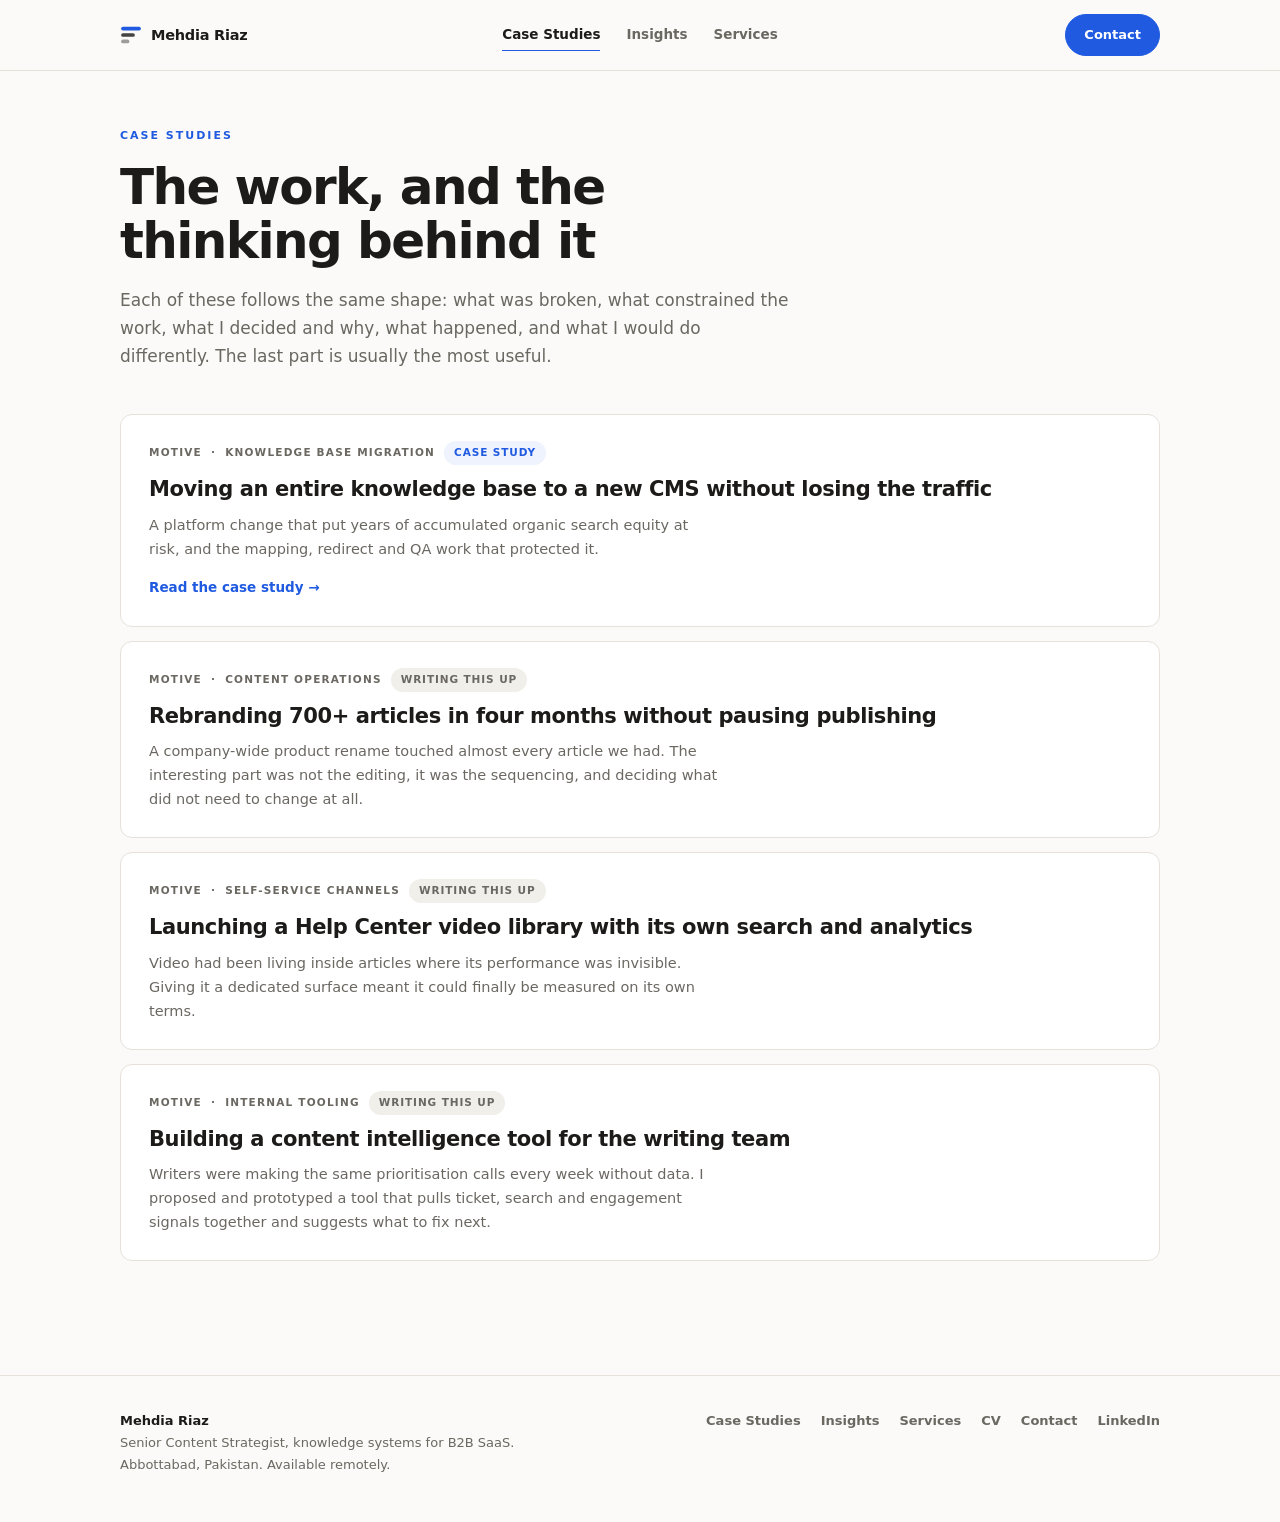
==== case-studies.html @ a0b4e170 "Add files via upload" ====
<!DOCTYPE html>
<html lang="en">
<head>
<meta charset="UTF-8">
<meta name="viewport" content="width=device-width, initial-scale=1.0">
<meta name="description" content="Case studies in Help Center strategy, knowledge base migration, content operations and internal tooling for B2B SaaS.">
<meta property="og:title" content="Case Studies - Mehdia Riaz">
<meta property="og:description" content="Case studies in Help Center strategy, knowledge base migration, content operations and internal tooling for B2B SaaS.">
<meta property="og:type" content="website">
<title>Case Studies - Mehdia Riaz</title>
<link rel="stylesheet" href="base.css">
<link rel="stylesheet" href="site.css">
</head>
<body>
<a class="skip" href="#main">Skip to content</a>

<header class="site-header">
<div class="wrap header-inner">
<a class="brand" href="index.html" aria-label="Mehdia Riaz, home">
<svg width="22" height="22" viewBox="0 0 20 20" aria-hidden="true" focusable="false">
<rect x="1" y="2.5" width="18" height="3.4" rx="1.7" fill="var(--accent)"/>
<rect x="1" y="8.3" width="12.5" height="3.4" rx="1.7" fill="var(--ink)" opacity=".82"/>
<rect x="1" y="14.1" width="7.5" height="3.4" rx="1.7" fill="var(--ink)" opacity=".42"/>
</svg>
<span class="brand-name">Mehdia Riaz</span>
</a>
<nav class="main-nav" aria-label="Main">
<a href="case-studies.html" aria-current="page">Case Studies</a>
<a href="insights.html">Insights</a>
<a href="services.html">Services</a>
</nav>
<div class="header-cta">
<a class="btn" href="contact.html">Contact</a>
</div>
</div>
</header>

<main id="main">
<div class="wrap">
<div class="page-head">
<span class="eyebrow">Case Studies</span>
<h1>The work, and the thinking behind it</h1>
<p class="lede">
Each of these follows the same shape: what was broken, what constrained the work, what I decided and
why, what happened, and what I would do differently. The last part is usually the most useful.
</p>
</div>

<section class="work-list">

<a class="work-card" href="cms-migration.html">
<div class="work-meta"><span>Motive</span><span>&middot;</span><span>Knowledge Base Migration</span> <span class="tag">Case study</span></div>
<h3>Moving an entire knowledge base to a new CMS without losing the traffic</h3>
<p>A platform change that put years of accumulated organic search equity at risk, and the mapping, redirect and QA work that protected it.</p>
<span class="work-more">Read the case study &rarr;</span>
</a>

<div class="work-card">
<div class="work-meta"><span>Motive</span><span>&middot;</span><span>Content Operations</span> <span class="tag soft">Writing this up</span></div>
<h3>Rebranding 700+ articles in four months without pausing publishing</h3>
<p>A company-wide product rename touched almost every article we had. The interesting part was not the editing, it was the sequencing, and deciding what did not need to change at all.</p>
</div>

<div class="work-card">
<div class="work-meta"><span>Motive</span><span>&middot;</span><span>Self-Service Channels</span> <span class="tag soft">Writing this up</span></div>
<h3>Launching a Help Center video library with its own search and analytics</h3>
<p>Video had been living inside articles where its performance was invisible. Giving it a dedicated surface meant it could finally be measured on its own terms.</p>
</div>

<div class="work-card">
<div class="work-meta"><span>Motive</span><span>&middot;</span><span>Internal Tooling</span> <span class="tag soft">Writing this up</span></div>
<h3>Building a content intelligence tool for the writing team</h3>
<p>Writers were making the same prioritisation calls every week without data. I proposed and prototyped a tool that pulls ticket, search and engagement signals together and suggests what to fix next.</p>
</div>

</section>
</div>
</main>

<footer class="site-footer">
<div class="wrap footer-inner">
<div class="footer-col">
<p><strong>Mehdia Riaz</strong><br>Senior Content Strategist, knowledge systems for B2B SaaS.<br>Abbottabad, Pakistan. Available remotely.</p>
</div>
<div class="footer-col">
<div class="footer-links">
<a href="case-studies.html">Case Studies</a>
<a href="insights.html">Insights</a>
<a href="services.html">Services</a>
<a href="cv.html">CV</a>
<a href="contact.html">Contact</a>
<a href="https://www.linkedin.com/in/mehdia-riaz" target="_blank" rel="noopener noreferrer">LinkedIn</a>
</div>
</div>
</div>
</footer>

</body>
</html>
---- base.css ----
/* ============================================================
   base.css - design tokens, reset, header and footer.
   Loaded by every page. Change a colour here and the whole
   site follows.
   ============================================================ */

:root{
  /* Warm editorial palette */
  --bg:#FBFAF8;
  --surface:#FFFFFF;
  --ink:#1C1B19;
  --muted:#6B6862;
  --accent:#1F5AE0;
  --accent-dark:#1746B0;
  --line:#E6E2DA;
  --tint:#EEF3FE;

  /* Type scale */
  --t-xs:11px;
  --t-sm:13px;
  --t-base:15.5px;
  --t-md:17px;
  --t-lg:21px;
  --t-xl:28px;
  --t-2xl:clamp(34px,5vw,50px);

  --content:1040px;
  --reading:68ch;
  --radius:12px;
}

*{box-sizing:border-box;margin:0;padding:0}
html{scroll-behavior:smooth;-webkit-text-size-adjust:100%}

body{
  min-height:100vh;
  background:var(--bg);
  color:var(--ink);
  font-family:Inter,"Segoe UI",system-ui,-apple-system,BlinkMacSystemFont,"Helvetica Neue",sans-serif;
  font-size:var(--t-base);
  line-height:1.7;
  -webkit-font-smoothing:antialiased;
  -moz-osx-font-smoothing:grayscale;
}

a{color:var(--accent);text-decoration:none}
a:hover{color:var(--accent-dark);text-decoration:underline}
img{max-width:100%;height:auto;display:block}

.wrap{width:min(var(--content),calc(100% - 40px));margin:0 auto}

/* ---------- SKIP LINK ---------- */
.skip{
  position:absolute;left:-9999px;top:0;z-index:200;
  padding:10px 16px;background:var(--accent);color:#fff;
  font-size:var(--t-sm);font-weight:700;border-radius:0 0 8px 0;
}
.skip:focus{left:0;text-decoration:none}

/* ---------- HEADER ---------- */
.site-header{
  position:sticky;top:0;z-index:90;
  background:rgba(251,250,248,.88);
  backdrop-filter:blur(12px);
  border-bottom:1px solid var(--line);
}
.header-inner{
  display:grid;
  grid-template-columns:1fr auto 1fr;
  align-items:center;
  gap:20px;
  padding:14px 0;
}

.brand{display:flex;align-items:center;gap:9px;justify-self:start}
.brand:hover{text-decoration:none}
.brand svg{display:block;flex:0 0 auto}
.brand-name{
  color:var(--ink);font-size:14.5px;font-weight:800;letter-spacing:-.25px;
  white-space:nowrap;
}

.main-nav{display:flex;gap:26px;justify-self:center}
.main-nav a{
  color:var(--muted);font-size:13.5px;font-weight:600;
  padding:4px 0;border-bottom:1.5px solid transparent;
  transition:color .16s ease,border-color .16s ease;
}
.main-nav a:hover{color:var(--ink);text-decoration:none;border-bottom-color:var(--line)}
.main-nav a[aria-current="page"]{color:var(--ink);border-bottom-color:var(--accent)}

.header-cta{justify-self:end}
.btn{
  display:inline-flex;align-items:center;justify-content:center;gap:7px;
  padding:9px 18px;border-radius:999px;border:1.5px solid var(--accent);
  background:var(--accent);color:#fff;
  font-size:13px;font-weight:700;white-space:nowrap;
  transition:background .16s ease,border-color .16s ease,transform .16s ease;
}
.btn:hover{background:var(--accent-dark);border-color:var(--accent-dark);color:#fff;text-decoration:none}
.btn:active{transform:translateY(1px)}
.btn.ghost{background:transparent;color:var(--accent)}
.btn.ghost:hover{background:var(--tint);color:var(--accent-dark)}

/* ---------- PAGE SHELL ---------- */
main{padding:56px 0 24px}
.page-head{max-width:var(--reading);margin-bottom:44px}

.eyebrow{
  display:block;margin-bottom:14px;
  color:var(--accent);font-size:var(--t-xs);font-weight:800;
  letter-spacing:2px;text-transform:uppercase;
}
h1{font-size:var(--t-2xl);line-height:1.08;font-weight:820;letter-spacing:-1.6px}
h2{font-size:var(--t-xl);line-height:1.2;font-weight:800;letter-spacing:-.8px}
h3{font-size:var(--t-lg);line-height:1.3;font-weight:750;letter-spacing:-.4px}

.lede{
  max-width:var(--reading);
  margin-top:18px;color:var(--muted);
  font-size:var(--t-md);line-height:1.66;
}

.section-head{
  display:flex;align-items:baseline;justify-content:space-between;
  gap:16px;flex-wrap:wrap;
  margin:64px 0 24px;padding-bottom:12px;border-bottom:1px solid var(--line);
}
.section-head h2{font-size:var(--t-lg)}
.section-head a{font-size:var(--t-sm);font-weight:650}

/* ---------- FOOTER ---------- */
.site-footer{
  margin-top:90px;padding:34px 0 46px;border-top:1px solid var(--line);
}
.footer-inner{
  display:flex;justify-content:space-between;align-items:flex-start;
  gap:28px;flex-wrap:wrap;
}
.footer-col p{color:var(--muted);font-size:var(--t-sm);line-height:1.7}
.footer-col strong{color:var(--ink);font-weight:750}
.footer-links{display:flex;gap:20px;flex-wrap:wrap}
.footer-links a{color:var(--muted);font-size:var(--t-sm);font-weight:600}
.footer-links a:hover{color:var(--accent)}

/* ---------- SHARED BITS ---------- */
.tag{
  display:inline-block;padding:3px 10px;border-radius:999px;
  background:var(--tint);color:var(--accent);
  font-size:10.5px;font-weight:800;letter-spacing:.9px;text-transform:uppercase;
}
.tag.soft{background:#F1EFEA;color:var(--muted)}

.hairline{height:1px;background:var(--line);border:0;margin:40px 0}

/* ---------- RESPONSIVE ---------- */
@media (max-width:860px){
  .header-inner{
    grid-template-columns:auto auto;
    grid-template-areas:"brand cta" "nav nav";
    row-gap:12px;
  }
  .brand{grid-area:brand}
  .header-cta{grid-area:cta}
  .main-nav{
    grid-area:nav;justify-self:start;
    gap:20px;overflow-x:auto;padding-bottom:2px;
    -webkit-overflow-scrolling:touch;
  }
  main{padding:40px 0 20px}
  .page-head{margin-bottom:34px}
  .section-head{margin:48px 0 20px}
}

@media (max-width:520px){
  .wrap{width:min(var(--content),calc(100% - 28px))}
  h1{letter-spacing:-1.1px}
  .main-nav a{font-size:13px}
}

@media (prefers-reduced-motion:reduce){
  *{transition:none !important;scroll-behavior:auto !important}
}
---- site.css ----
/* ============================================================
   site.css - layout for the content pages.
   Loaded by every page except cv.html.
   ============================================================ */

/* ---------- HOME HERO ---------- */
.hero{max-width:760px;padding-bottom:8px}
.hero h1{margin-bottom:20px}
.hero h1 em{font-style:normal;color:var(--accent)}
.hero-actions{display:flex;gap:11px;flex-wrap:wrap;margin-top:28px}

.proof-row{
  display:flex;gap:28px;flex-wrap:wrap;
  margin-top:40px;padding-top:26px;border-top:1px solid var(--line);
}
.proof{min-width:120px}
.proof-num{font-size:23px;font-weight:820;letter-spacing:-.8px;line-height:1.1}
.proof-lbl{margin-top:3px;color:var(--muted);font-size:12px;line-height:1.45;max-width:160px}

/* ---------- EXPERTISE ---------- */
.expertise-grid{
  display:grid;grid-template-columns:repeat(auto-fit,minmax(255px,1fr));gap:26px;
}
.expertise h3{font-size:var(--t-md);font-weight:780;margin-bottom:8px}
.expertise p{color:var(--muted);font-size:14.5px;line-height:1.68}
.expertise .rule{width:30px;height:2.5px;background:var(--accent);margin-bottom:14px;border-radius:2px}

/* ---------- WORK CARDS ---------- */
.work-list{display:grid;gap:14px}
.work-card{
  display:block;padding:26px 28px;
  background:var(--surface);border:1px solid var(--line);border-radius:var(--radius);
  transition:border-color .18s ease,box-shadow .18s ease,transform .18s ease;
}
a.work-card:hover{
  text-decoration:none;border-color:#CFD8E8;
  box-shadow:0 8px 26px rgba(28,27,25,.07);transform:translateY(-2px);
}
.work-meta{
  display:flex;align-items:center;gap:9px;flex-wrap:wrap;margin-bottom:11px;
  color:var(--muted);font-size:10.5px;font-weight:800;letter-spacing:1.2px;text-transform:uppercase;
}
.work-card h3{color:var(--ink);margin-bottom:9px;font-size:var(--t-lg)}
.work-card p{color:var(--muted);font-size:14.5px;line-height:1.66;max-width:62ch}
.work-more{
  display:inline-block;margin-top:15px;
  color:var(--accent);font-size:13.5px;font-weight:700;
}

/* ---------- CASE STUDY BODY ---------- */
.cs-body{max-width:var(--reading)}
.cs-body h2{font-size:var(--t-xl);margin:46px 0 16px}
.cs-body h2:first-child{margin-top:0}
.cs-body p{margin-bottom:17px;line-height:1.78}
.cs-body p strong{font-weight:720}
.cs-body ul{list-style:none;margin:0 0 20px}
.cs-body li{position:relative;padding-left:22px;margin-bottom:10px;line-height:1.7}
.cs-body li::before{
  content:"";position:absolute;left:2px;top:.72em;
  width:6px;height:6px;border-radius:50%;background:var(--accent);
}

.facts{
  display:grid;grid-template-columns:repeat(auto-fit,minmax(160px,1fr));
  gap:1px;background:var(--line);border:1px solid var(--line);
  border-radius:var(--radius);overflow:hidden;margin:34px 0 8px;
}
.fact{padding:16px 18px;background:var(--surface)}
.fact-label{
  color:var(--muted);font-size:10px;font-weight:800;
  letter-spacing:1.1px;text-transform:uppercase;margin-bottom:5px;
}
.fact-value{font-size:14px;font-weight:720;line-height:1.4}

.callout{
  margin:28px 0;padding:20px 22px;max-width:var(--reading);
  background:var(--tint);border-left:3px solid var(--accent);
  border-radius:0 var(--radius) var(--radius) 0;
  font-size:15px;line-height:1.72;
}

.todo{
  margin:26px 0;padding:18px 20px;max-width:var(--reading);
  border:1px dashed #D9A441;border-radius:var(--radius);
  background:#FDF7EA;color:#7A5714;
  font-size:14px;line-height:1.68;
}
.todo strong{color:#5E410A;font-weight:800}

.back-link{
  display:inline-block;margin-bottom:24px;
  color:var(--muted);font-size:13px;font-weight:650;
}
.back-link:hover{color:var(--accent)}

/* ---------- INSIGHTS ---------- */
.insight-list{display:grid;gap:2px;background:var(--line);border-top:1px solid var(--line);border-bottom:1px solid var(--line)}
.insight{
  display:block;padding:22px 4px;background:var(--bg);
  transition:background .16s ease;
}
a.insight:hover{background:var(--surface);text-decoration:none}
.insight-date{color:var(--muted);font-size:11.5px;font-weight:700;letter-spacing:.6px;text-transform:uppercase}
.insight h3{color:var(--ink);font-size:var(--t-md);margin:6px 0 7px}
.insight p{color:var(--muted);font-size:14.5px;line-height:1.65;max-width:62ch}

.empty-state{
  padding:40px 30px;text-align:center;
  background:var(--surface);border:1px dashed var(--line);border-radius:var(--radius);
}
.empty-state p{color:var(--muted);font-size:14.5px;max-width:48ch;margin:0 auto}

/* ---------- SERVICES ---------- */
.service{
  padding:28px 0;border-bottom:1px solid var(--line);
}
.service:last-of-type{border-bottom:0}
.service h3{margin-bottom:9px}
.service p{color:var(--muted);max-width:62ch;line-height:1.7}
.service ul{list-style:none;margin-top:13px}
.service li{position:relative;padding-left:20px;margin-bottom:7px;color:var(--muted);font-size:14.5px}
.service li::before{
  content:"";position:absolute;left:2px;top:.68em;
  width:5px;height:5px;border-radius:50%;background:var(--accent);
}

/* ---------- CONTACT FORM ---------- */
.contact-grid{display:grid;grid-template-columns:minmax(0,1.25fr) minmax(0,.85fr);gap:56px;align-items:start}
.form-field{margin-bottom:18px}
.form-field label{
  display:block;margin-bottom:6px;
  font-size:13px;font-weight:700;letter-spacing:.1px;
}
.form-field input,
.form-field textarea,
.form-field select{
  width:100%;padding:11px 13px;
  border:1.5px solid var(--line);border-radius:9px;
  background:var(--surface);color:var(--ink);
  font-family:inherit;font-size:14.5px;line-height:1.5;
  transition:border-color .16s ease,box-shadow .16s ease;
}
.form-field textarea{min-height:140px;resize:vertical}
.form-field input:focus,
.form-field textarea:focus,
.form-field select:focus{
  outline:none;border-color:var(--accent);
  box-shadow:0 0 0 3px rgba(31,90,224,.13);
}
.form-hint{margin-top:6px;color:var(--muted);font-size:12.5px}
.form-note{margin-top:14px;color:var(--muted);font-size:12.5px;line-height:1.6}
.hp{position:absolute;left:-9999px;opacity:0;height:0;width:0}

.aside-card{
  padding:24px 26px;background:var(--surface);
  border:1px solid var(--line);border-radius:var(--radius);
}
.aside-card h3{font-size:var(--t-md);margin-bottom:10px}
.aside-card p{color:var(--muted);font-size:14px;line-height:1.7;margin-bottom:14px}
.aside-card p:last-child{margin-bottom:0}
.aside-list{display:grid;gap:10px;margin-top:14px}
.aside-list a{font-size:14px;font-weight:650}

@media (max-width:860px){
  .contact-grid{grid-template-columns:1fr;gap:34px}
  .proof-row{gap:20px}
  .work-card{padding:22px 20px}
  .cs-body h2{margin:34px 0 13px}
}
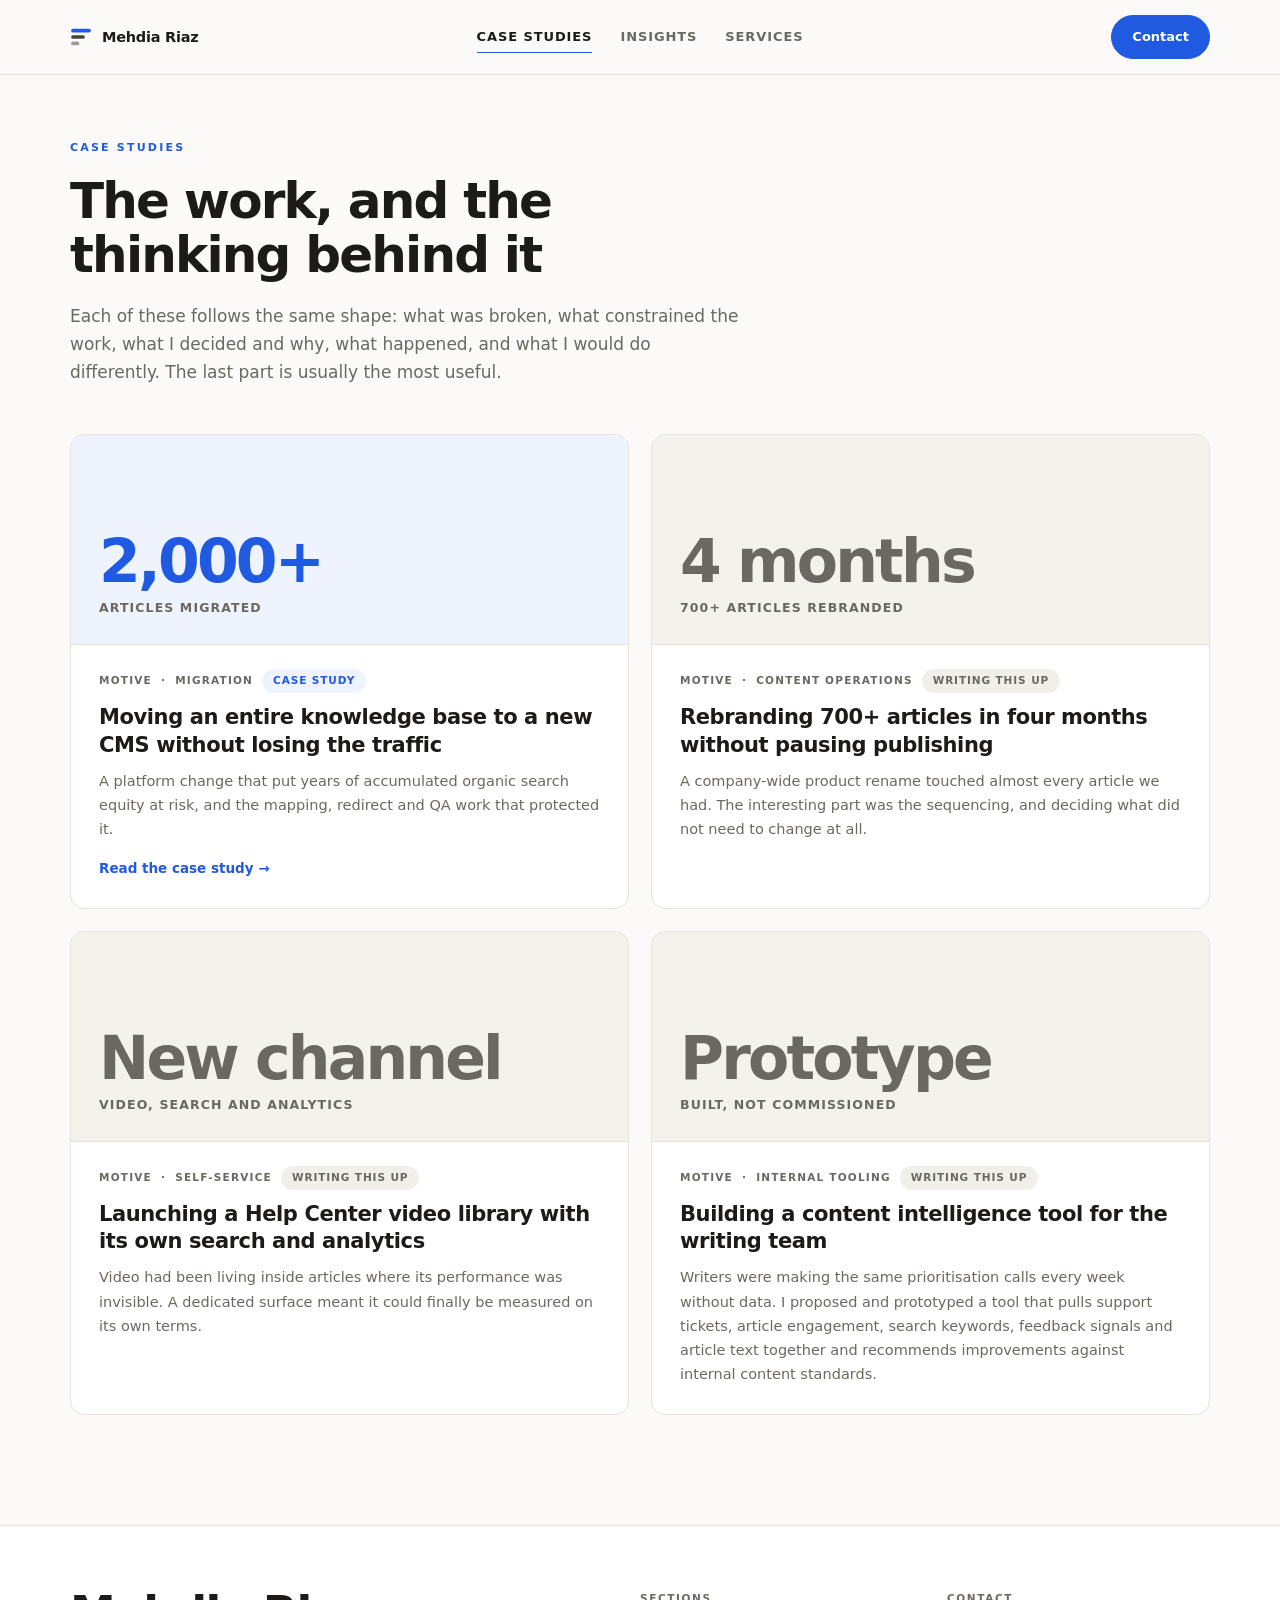
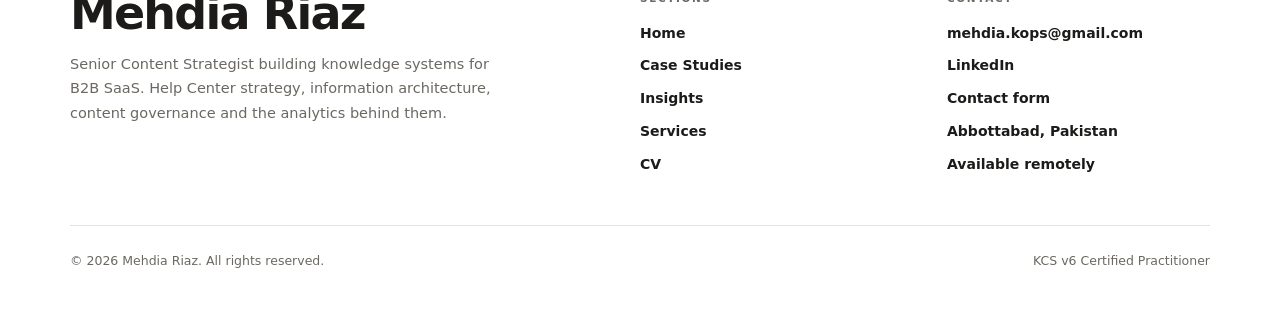
==== commit e94e7261: "Add files via upload" ====
--- a/case-studies.html
+++ b/case-studies.html
@@ -7,6 +7,14 @@
 <meta property="og:title" content="Case Studies - Mehdia Riaz">
 <meta property="og:description" content="Case studies in Help Center strategy, knowledge base migration, content operations and internal tooling for B2B SaaS.">
 <meta property="og:type" content="website">
+
+<!-- ============================================================
+     SITE IN PROGRESS. This line keeps it out of search results.
+     DELETE THE SINGLE ROBOTS META LINE BELOW, in every
+     HTML file, on launch day. Also update robots.txt.
+     ============================================================ -->
+<meta name="robots" content="noindex, nofollow">
+
 <title>Case Studies - Mehdia Riaz</title>
 <link rel="stylesheet" href="base.css">
 <link rel="stylesheet" href="site.css">
@@ -29,9 +37,7 @@
 <a href="insights.html">Insights</a>
 <a href="services.html">Services</a>
 </nav>
-<div class="header-cta">
-<a class="btn" href="contact.html">Contact</a>
-</div>
+<div class="header-cta"><a class="btn" href="contact.html">Contact</a></div>
 </div>
 </header>
 
@@ -46,51 +52,106 @@
 </p>
 </div>
 
-<section class="work-list">
+<div class="project-grid">
 
-<a class="work-card" href="cms-migration.html">
-<div class="work-meta"><span>Motive</span><span>&middot;</span><span>Knowledge Base Migration</span> <span class="tag">Case study</span></div>
+<a class="project" href="cms-migration.html">
+<div class="project-figure">
+<div class="figure-num">2,000+</div>
+<div class="figure-lbl">Articles migrated</div>
+</div>
+<div class="project-body">
+<div class="project-meta"><span>Motive</span><span>&middot;</span><span>Migration</span> <span class="tag">Case study</span></div>
 <h3>Moving an entire knowledge base to a new CMS without losing the traffic</h3>
-<p>A platform change that put years of accumulated organic search equity at risk, and the mapping, redirect and QA work that protected it.</p>
-<span class="work-more">Read the case study &rarr;</span>
+<p>A platform change that put years of accumulated organic search equity at risk, and the mapping,
+redirect and QA work that protected it.</p>
+<span class="project-more">Read the case study &rarr;</span>
+</div>
 </a>
 
-<div class="work-card">
-<div class="work-meta"><span>Motive</span><span>&middot;</span><span>Content Operations</span> <span class="tag soft">Writing this up</span></div>
+<div class="project muted">
+<div class="project-figure">
+<div class="figure-num">4 months</div>
+<div class="figure-lbl">700+ articles rebranded</div>
+</div>
+<div class="project-body">
+<div class="project-meta"><span>Motive</span><span>&middot;</span><span>Content Operations</span> <span class="tag soft">Writing this up</span></div>
 <h3>Rebranding 700+ articles in four months without pausing publishing</h3>
-<p>A company-wide product rename touched almost every article we had. The interesting part was not the editing, it was the sequencing, and deciding what did not need to change at all.</p>
+<p>A company-wide product rename touched almost every article we had. The interesting part was the
+sequencing, and deciding what did not need to change at all.</p>
+</div>
 </div>
 
-<div class="work-card">
-<div class="work-meta"><span>Motive</span><span>&middot;</span><span>Self-Service Channels</span> <span class="tag soft">Writing this up</span></div>
+<div class="project muted">
+<div class="project-figure">
+<div class="figure-num">New channel</div>
+<div class="figure-lbl">Video, search and analytics</div>
+</div>
+<div class="project-body">
+<div class="project-meta"><span>Motive</span><span>&middot;</span><span>Self-Service</span> <span class="tag soft">Writing this up</span></div>
 <h3>Launching a Help Center video library with its own search and analytics</h3>
-<p>Video had been living inside articles where its performance was invisible. Giving it a dedicated surface meant it could finally be measured on its own terms.</p>
+<p>Video had been living inside articles where its performance was invisible. A dedicated surface
+meant it could finally be measured on its own terms.</p>
+</div>
 </div>
 
-<div class="work-card">
-<div class="work-meta"><span>Motive</span><span>&middot;</span><span>Internal Tooling</span> <span class="tag soft">Writing this up</span></div>
+<div class="project muted">
+<div class="project-figure">
+<div class="figure-num">Prototype</div>
+<div class="figure-lbl">Built, not commissioned</div>
+</div>
+<div class="project-body">
+<div class="project-meta"><span>Motive</span><span>&middot;</span><span>Internal Tooling</span> <span class="tag soft">Writing this up</span></div>
 <h3>Building a content intelligence tool for the writing team</h3>
-<p>Writers were making the same prioritisation calls every week without data. I proposed and prototyped a tool that pulls ticket, search and engagement signals together and suggests what to fix next.</p>
+<p>Writers were making the same prioritisation calls every week without data. I proposed and
+prototyped a tool that pulls support tickets, article engagement, search keywords, feedback signals
+and article text together and recommends improvements against internal content standards.</p>
+</div>
 </div>
 
-</section>
+</div>
 </div>
 </main>
 
 <footer class="site-footer">
-<div class="wrap footer-inner">
-<div class="footer-col">
-<p><strong>Mehdia Riaz</strong><br>Senior Content Strategist, knowledge systems for B2B SaaS.<br>Abbottabad, Pakistan. Available remotely.</p>
+<div class="wrap">
+<div class="footer-grid">
+
+<div>
+<div class="footer-name">Mehdia Riaz</div>
+<p class="footer-bio">
+Senior Content Strategist building knowledge systems for B2B SaaS.
+Help Center strategy, information architecture, content governance
+and the analytics behind them.
+</p>
 </div>
-<div class="footer-col">
-<div class="footer-links">
+
+<div>
+<div class="footer-head">Sections</div>
+<div class="footer-list">
+<a href="index.html">Home</a>
 <a href="case-studies.html">Case Studies</a>
 <a href="insights.html">Insights</a>
 <a href="services.html">Services</a>
 <a href="cv.html">CV</a>
-<a href="contact.html">Contact</a>
+</div>
+</div>
+
+<div>
+<div class="footer-head">Contact</div>
+<div class="footer-list">
+<a href="mailto:mehdia.kops@gmail.com">mehdia.kops@gmail.com</a>
 <a href="https://www.linkedin.com/in/mehdia-riaz" target="_blank" rel="noopener noreferrer">LinkedIn</a>
+<a href="contact.html">Contact form</a>
+<span>Abbottabad, Pakistan</span>
+<span>Available remotely</span>
 </div>
+</div>
+
+</div>
+
+<div class="footer-base">
+<span>&copy; 2026 Mehdia Riaz. All rights reserved.</span>
+<span>KCS v6 Certified Practitioner</span>
 </div>
 </div>
 </footer>
--- a/base.css
+++ b/base.css
@@ -1,11 +1,9 @@
 /* ============================================================
-   base.css - design tokens, reset, header and footer.
-   Loaded by every page. Change a colour here and the whole
-   site follows.
+   base.css - tokens, reset, header, footer.
+   Loaded by every page. Change a colour here, the site follows.
    ============================================================ */
 
 :root{
-  /* Warm editorial palette */
   --bg:#FBFAF8;
   --surface:#FFFFFF;
   --ink:#1C1B19;
@@ -15,7 +13,6 @@
   --line:#E6E2DA;
   --tint:#EEF3FE;
 
-  /* Type scale */
   --t-xs:11px;
   --t-sm:13px;
   --t-base:15.5px;
@@ -23,10 +20,12 @@
   --t-lg:21px;
   --t-xl:28px;
   --t-2xl:clamp(34px,5vw,50px);
-
-  --content:1040px;
+  --t-display:clamp(44px,8.5vw,104px);
+  --t-section:clamp(30px,5.4vw,60px);
+
+  --content:1140px;
   --reading:68ch;
-  --radius:12px;
+  --radius:14px;
 }
 
 *{box-sizing:border-box;margin:0;padding:0}
@@ -47,7 +46,9 @@
 a:hover{color:var(--accent-dark);text-decoration:underline}
 img{max-width:100%;height:auto;display:block}
 
-.wrap{width:min(var(--content),calc(100% - 40px));margin:0 auto}
+:focus-visible{outline:2.5px solid var(--accent);outline-offset:3px;border-radius:3px}
+
+.wrap{width:min(var(--content),calc(100% - 44px));margin:0 auto}
 
 /* ---------- SKIP LINK ---------- */
 .skip{
@@ -55,129 +56,147 @@
   padding:10px 16px;background:var(--accent);color:#fff;
   font-size:var(--t-sm);font-weight:700;border-radius:0 0 8px 0;
 }
-.skip:focus{left:0;text-decoration:none}
+.skip:focus{left:0;text-decoration:none;color:#fff}
 
 /* ---------- HEADER ---------- */
 .site-header{
   position:sticky;top:0;z-index:90;
-  background:rgba(251,250,248,.88);
+  background:rgba(251,250,248,.9);
   backdrop-filter:blur(12px);
   border-bottom:1px solid var(--line);
 }
 .header-inner{
-  display:grid;
-  grid-template-columns:1fr auto 1fr;
-  align-items:center;
-  gap:20px;
-  padding:14px 0;
-}
-
-.brand{display:flex;align-items:center;gap:9px;justify-self:start}
+  display:grid;grid-template-columns:1fr auto 1fr;
+  align-items:center;gap:20px;padding:15px 0;
+}
+.brand{display:flex;align-items:center;gap:10px;justify-self:start}
 .brand:hover{text-decoration:none}
 .brand svg{display:block;flex:0 0 auto}
 .brand-name{
-  color:var(--ink);font-size:14.5px;font-weight:800;letter-spacing:-.25px;
-  white-space:nowrap;
-}
-
-.main-nav{display:flex;gap:26px;justify-self:center}
+  color:var(--ink);font-size:14.5px;font-weight:800;
+  letter-spacing:-.25px;white-space:nowrap;
+}
+.main-nav{display:flex;gap:28px;justify-self:center}
 .main-nav a{
-  color:var(--muted);font-size:13.5px;font-weight:600;
+  color:var(--muted);font-size:13px;font-weight:700;
+  letter-spacing:.9px;text-transform:uppercase;
   padding:4px 0;border-bottom:1.5px solid transparent;
   transition:color .16s ease,border-color .16s ease;
 }
 .main-nav a:hover{color:var(--ink);text-decoration:none;border-bottom-color:var(--line)}
 .main-nav a[aria-current="page"]{color:var(--ink);border-bottom-color:var(--accent)}
-
 .header-cta{justify-self:end}
+
 .btn{
-  display:inline-flex;align-items:center;justify-content:center;gap:7px;
-  padding:9px 18px;border-radius:999px;border:1.5px solid var(--accent);
+  display:inline-flex;align-items:center;justify-content:center;gap:8px;
+  padding:10px 20px;border:1.5px solid var(--accent);border-radius:999px;
   background:var(--accent);color:#fff;
-  font-size:13px;font-weight:700;white-space:nowrap;
+  font-family:inherit;font-size:13px;font-weight:700;white-space:nowrap;cursor:pointer;
   transition:background .16s ease,border-color .16s ease,transform .16s ease;
 }
 .btn:hover{background:var(--accent-dark);border-color:var(--accent-dark);color:#fff;text-decoration:none}
 .btn:active{transform:translateY(1px)}
 .btn.ghost{background:transparent;color:var(--accent)}
 .btn.ghost:hover{background:var(--tint);color:var(--accent-dark)}
-
-/* ---------- PAGE SHELL ---------- */
-main{padding:56px 0 24px}
-.page-head{max-width:var(--reading);margin-bottom:44px}
-
-.eyebrow{
-  display:block;margin-bottom:14px;
-  color:var(--accent);font-size:var(--t-xs);font-weight:800;
-  letter-spacing:2px;text-transform:uppercase;
-}
-h1{font-size:var(--t-2xl);line-height:1.08;font-weight:820;letter-spacing:-1.6px}
+.btn.lg{padding:13px 26px;font-size:14px}
+
+/* ---------- HEADINGS ---------- */
+h1{font-size:var(--t-2xl);line-height:1.08;font-weight:820;letter-spacing:-1.8px}
 h2{font-size:var(--t-xl);line-height:1.2;font-weight:800;letter-spacing:-.8px}
 h3{font-size:var(--t-lg);line-height:1.3;font-weight:750;letter-spacing:-.4px}
 
+.eyebrow{
+  display:block;margin-bottom:16px;
+  color:var(--accent);font-size:var(--t-xs);font-weight:800;
+  letter-spacing:2.2px;text-transform:uppercase;
+}
 .lede{
-  max-width:var(--reading);
-  margin-top:18px;color:var(--muted);
-  font-size:var(--t-md);line-height:1.66;
-}
-
-.section-head{
+  max-width:var(--reading);margin-top:20px;
+  color:var(--muted);font-size:var(--t-md);line-height:1.66;
+}
+
+/* Oversized section headings, taken from the reference layout */
+.section{padding:96px 0 0}
+.section-title{
+  font-size:var(--t-section);line-height:1;font-weight:850;letter-spacing:-2.4px;
+  text-transform:uppercase;margin-bottom:14px;
+}
+.section-sub{max-width:62ch;color:var(--muted);font-size:var(--t-md);line-height:1.62}
+.section-bar{
   display:flex;align-items:baseline;justify-content:space-between;
-  gap:16px;flex-wrap:wrap;
-  margin:64px 0 24px;padding-bottom:12px;border-bottom:1px solid var(--line);
-}
-.section-head h2{font-size:var(--t-lg)}
-.section-head a{font-size:var(--t-sm);font-weight:650}
+  gap:18px;flex-wrap:wrap;margin-bottom:36px;
+}
+.section-bar .section-title{margin-bottom:0}
+.section-bar a{font-size:var(--t-sm);font-weight:700;letter-spacing:.6px;text-transform:uppercase}
+
+main{padding:64px 0 0}
+.page-head{max-width:var(--reading);margin-bottom:48px}
 
 /* ---------- FOOTER ---------- */
 .site-footer{
-  margin-top:90px;padding:34px 0 46px;border-top:1px solid var(--line);
-}
-.footer-inner{
-  display:flex;justify-content:space-between;align-items:flex-start;
-  gap:28px;flex-wrap:wrap;
-}
-.footer-col p{color:var(--muted);font-size:var(--t-sm);line-height:1.7}
-.footer-col strong{color:var(--ink);font-weight:750}
-.footer-links{display:flex;gap:20px;flex-wrap:wrap}
-.footer-links a{color:var(--muted);font-size:var(--t-sm);font-weight:600}
-.footer-links a:hover{color:var(--accent)}
+  margin-top:110px;padding:64px 0 52px;
+  border-top:1px solid var(--line);background:var(--surface);
+}
+.footer-grid{
+  display:grid;grid-template-columns:minmax(0,1.5fr) repeat(2,minmax(0,.75fr));
+  gap:44px;
+}
+.footer-name{
+  font-size:clamp(30px,4.4vw,46px);line-height:1;font-weight:850;
+  letter-spacing:-1.8px;margin-bottom:16px;
+}
+.footer-bio{color:var(--muted);font-size:14.5px;line-height:1.7;max-width:46ch}
+.footer-head{
+  color:var(--muted);font-size:10.5px;font-weight:850;
+  letter-spacing:1.6px;text-transform:uppercase;margin-bottom:14px;
+}
+.footer-list{display:grid;gap:9px}
+.footer-list a,.footer-list span{color:var(--ink);font-size:14px;font-weight:600}
+.footer-list a{color:var(--ink)}
+.footer-list a:hover{color:var(--accent)}
+.footer-base{
+  display:flex;justify-content:space-between;gap:18px;flex-wrap:wrap;
+  margin-top:48px;padding-top:24px;border-top:1px solid var(--line);
+  color:var(--muted);font-size:12.5px;
+}
 
 /* ---------- SHARED BITS ---------- */
 .tag{
-  display:inline-block;padding:3px 10px;border-radius:999px;
+  display:inline-block;padding:3px 11px;border-radius:999px;
   background:var(--tint);color:var(--accent);
   font-size:10.5px;font-weight:800;letter-spacing:.9px;text-transform:uppercase;
 }
 .tag.soft{background:#F1EFEA;color:var(--muted)}
 
-.hairline{height:1px;background:var(--line);border:0;margin:40px 0}
-
 /* ---------- RESPONSIVE ---------- */
-@media (max-width:860px){
+@media (max-width:900px){
   .header-inner{
     grid-template-columns:auto auto;
     grid-template-areas:"brand cta" "nav nav";
-    row-gap:12px;
+    row-gap:13px;
   }
   .brand{grid-area:brand}
   .header-cta{grid-area:cta}
   .main-nav{
-    grid-area:nav;justify-self:start;
-    gap:20px;overflow-x:auto;padding-bottom:2px;
-    -webkit-overflow-scrolling:touch;
+    grid-area:nav;justify-self:start;gap:22px;
+    overflow-x:auto;padding-bottom:3px;-webkit-overflow-scrolling:touch;
   }
-  main{padding:40px 0 20px}
-  .page-head{margin-bottom:34px}
-  .section-head{margin:48px 0 20px}
-}
-
-@media (max-width:520px){
-  .wrap{width:min(var(--content),calc(100% - 28px))}
-  h1{letter-spacing:-1.1px}
-  .main-nav a{font-size:13px}
+  .section{padding-top:70px}
+  main{padding-top:44px}
+  .footer-grid{grid-template-columns:1fr 1fr;gap:34px}
+  .footer-grid > :first-child{grid-column:1 / -1}
+}
+
+@media (max-width:560px){
+  .wrap{width:min(var(--content),calc(100% - 32px))}
+  .section{padding-top:56px}
+  .section-title{letter-spacing:-1.3px}
+  .main-nav{gap:18px}
+  .main-nav a{font-size:12px;letter-spacing:.6px}
+  .footer-grid{grid-template-columns:1fr}
+  .site-footer{margin-top:76px;padding:48px 0 40px}
 }
 
 @media (prefers-reduced-motion:reduce){
-  *{transition:none !important;scroll-behavior:auto !important}
-}
+  *{transition:none !important;animation:none !important;scroll-behavior:auto !important}
+}
--- a/site.css
+++ b/site.css
@@ -1,55 +1,116 @@
 /* ============================================================
-   site.css - layout for the content pages.
+   site.css - layouts for the content pages.
    Loaded by every page except cv.html.
    ============================================================ */
 
-/* ---------- HOME HERO ---------- */
-.hero{max-width:760px;padding-bottom:8px}
-.hero h1{margin-bottom:20px}
-.hero h1 em{font-style:normal;color:var(--accent)}
-.hero-actions{display:flex;gap:11px;flex-wrap:wrap;margin-top:28px}
-
-.proof-row{
-  display:flex;gap:28px;flex-wrap:wrap;
-  margin-top:40px;padding-top:26px;border-top:1px solid var(--line);
-}
-.proof{min-width:120px}
-.proof-num{font-size:23px;font-weight:820;letter-spacing:-.8px;line-height:1.1}
-.proof-lbl{margin-top:3px;color:var(--muted);font-size:12px;line-height:1.45;max-width:160px}
-
-/* ---------- EXPERTISE ---------- */
-.expertise-grid{
-  display:grid;grid-template-columns:repeat(auto-fit,minmax(255px,1fr));gap:26px;
-}
-.expertise h3{font-size:var(--t-md);font-weight:780;margin-bottom:8px}
-.expertise p{color:var(--muted);font-size:14.5px;line-height:1.68}
-.expertise .rule{width:30px;height:2.5px;background:var(--accent);margin-bottom:14px;border-radius:2px}
-
-/* ---------- WORK CARDS ---------- */
-.work-list{display:grid;gap:14px}
-.work-card{
-  display:block;padding:26px 28px;
-  background:var(--surface);border:1px solid var(--line);border-radius:var(--radius);
+/* ---------- HERO ---------- */
+.hero{padding:26px 0 8px}
+.hero-label{
+  color:var(--accent);font-size:var(--t-xs);font-weight:800;
+  letter-spacing:2.4px;text-transform:uppercase;margin-bottom:22px;
+}
+.hero-display{
+  font-size:var(--t-display);line-height:.92;font-weight:850;
+  letter-spacing:-4px;margin-bottom:26px;max-width:14ch;
+}
+.hero-display em{font-style:normal;color:var(--accent)}
+.hero-copy{max-width:60ch;color:var(--muted);font-size:var(--t-md);line-height:1.64}
+.hero-actions{display:flex;gap:12px;flex-wrap:wrap;margin-top:32px}
+
+.stat-strip{
+  display:grid;grid-template-columns:repeat(4,minmax(0,1fr));
+  gap:1px;background:var(--line);
+  border:1px solid var(--line);border-radius:var(--radius);
+  overflow:hidden;margin-top:58px;
+}
+.stat{padding:22px 24px;background:var(--bg)}
+.stat-num{font-size:clamp(24px,3vw,34px);line-height:1;font-weight:850;letter-spacing:-1.4px}
+.stat-lbl{margin-top:9px;color:var(--muted);font-size:12.5px;line-height:1.45}
+
+/* ---------- NUMBERED CARDS (expertise) ---------- */
+.numbered{display:grid;grid-template-columns:repeat(2,minmax(0,1fr));gap:26px 44px}
+.num-card{display:grid;grid-template-columns:auto minmax(0,1fr);gap:20px;align-items:start}
+.num{
+  font-size:clamp(34px,4vw,52px);line-height:.9;font-weight:850;
+  letter-spacing:-2.4px;color:var(--line);
+}
+.num-card h3{margin-bottom:9px}
+.num-card p{color:var(--muted);font-size:14.5px;line-height:1.68}
+
+/* ---------- PROCESS STRIP ---------- */
+.process{
+  display:flex;align-items:center;gap:10px;flex-wrap:wrap;
+  margin-bottom:30px;
+}
+.step{
+  padding:12px 20px;border:1px solid var(--line);border-radius:999px;
+  background:var(--surface);font-size:13.5px;font-weight:700;white-space:nowrap;
+}
+.step-arrow{color:var(--line);font-size:17px;line-height:1;flex:0 0 auto}
+.process-note{max-width:var(--reading);color:var(--muted);line-height:1.74}
+
+/* ---------- PROJECT GRID ---------- */
+.project-grid{display:grid;grid-template-columns:repeat(2,minmax(0,1fr));gap:22px}
+.project{
+  display:flex;flex-direction:column;
+  border:1px solid var(--line);border-radius:var(--radius);
+  background:var(--surface);overflow:hidden;
   transition:border-color .18s ease,box-shadow .18s ease,transform .18s ease;
 }
-a.work-card:hover{
-  text-decoration:none;border-color:#CFD8E8;
-  box-shadow:0 8px 26px rgba(28,27,25,.07);transform:translateY(-2px);
-}
-.work-meta{
+a.project:hover{
+  text-decoration:none;border-color:#C6D2EA;
+  box-shadow:0 12px 34px rgba(28,27,25,.09);transform:translateY(-3px);
+}
+/* Typographic panel replaces the reference template's photo box */
+.project-figure{
+  display:flex;flex-direction:column;justify-content:flex-end;
+  min-height:210px;padding:26px 28px;
+  background:var(--tint);border-bottom:1px solid var(--line);
+}
+.project.muted .project-figure{background:#F4F2ED}
+.figure-num{
+  font-size:clamp(38px,5vw,60px);line-height:.92;font-weight:850;
+  letter-spacing:-2.8px;color:var(--accent);
+}
+.project.muted .figure-num{color:var(--muted)}
+.figure-lbl{
+  margin-top:8px;color:var(--muted);font-size:12.5px;font-weight:700;
+  letter-spacing:1.1px;text-transform:uppercase;
+}
+.project-body{padding:24px 28px 28px;display:flex;flex-direction:column;flex:1}
+.project-meta{
   display:flex;align-items:center;gap:9px;flex-wrap:wrap;margin-bottom:11px;
-  color:var(--muted);font-size:10.5px;font-weight:800;letter-spacing:1.2px;text-transform:uppercase;
-}
-.work-card h3{color:var(--ink);margin-bottom:9px;font-size:var(--t-lg)}
-.work-card p{color:var(--muted);font-size:14.5px;line-height:1.66;max-width:62ch}
-.work-more{
-  display:inline-block;margin-top:15px;
-  color:var(--accent);font-size:13.5px;font-weight:700;
-}
-
-/* ---------- CASE STUDY BODY ---------- */
+  color:var(--muted);font-size:10.5px;font-weight:800;
+  letter-spacing:1.2px;text-transform:uppercase;
+}
+.project-body h3{color:var(--ink);margin-bottom:10px}
+.project-body p{color:var(--muted);font-size:14.5px;line-height:1.66}
+.project-more{margin-top:16px;color:var(--accent);font-size:13.5px;font-weight:700}
+
+/* ---------- ABOUT ---------- */
+.about{display:grid;grid-template-columns:minmax(0,1fr) 260px;gap:52px;align-items:start}
+.about p{max-width:var(--reading);margin-bottom:17px;line-height:1.78}
+.about p:last-child{margin-bottom:0}
+.avatar-card{
+  padding:22px;border:1px solid var(--line);border-radius:var(--radius);
+  background:var(--surface);text-align:center;
+}
+.avatar-card img{border-radius:12px;margin-bottom:14px}
+.avatar-name{font-size:14px;font-weight:780}
+.avatar-role{margin-top:3px;color:var(--muted);font-size:12.5px;line-height:1.5}
+
+/* ---------- CALL TO ACTION ---------- */
+.cta{
+  margin-top:96px;padding:56px 48px;
+  border:1px solid var(--line);border-radius:var(--radius);background:var(--surface);
+}
+.cta h2{margin-bottom:12px;font-size:var(--t-2xl);letter-spacing:-1.6px}
+.cta p{max-width:54ch;color:var(--muted);font-size:var(--t-md);line-height:1.62}
+.cta .hero-actions{margin-top:26px}
+
+/* ---------- CASE STUDY ---------- */
 .cs-body{max-width:var(--reading)}
-.cs-body h2{font-size:var(--t-xl);margin:46px 0 16px}
+.cs-body h2{font-size:var(--t-xl);margin:48px 0 16px}
 .cs-body h2:first-child{margin-top:0}
 .cs-body p{margin-bottom:17px;line-height:1.78}
 .cs-body p strong{font-weight:720}
@@ -59,111 +120,106 @@
   content:"";position:absolute;left:2px;top:.72em;
   width:6px;height:6px;border-radius:50%;background:var(--accent);
 }
-
 .facts{
-  display:grid;grid-template-columns:repeat(auto-fit,minmax(160px,1fr));
+  display:grid;grid-template-columns:repeat(auto-fit,minmax(170px,1fr));
   gap:1px;background:var(--line);border:1px solid var(--line);
-  border-radius:var(--radius);overflow:hidden;margin:34px 0 8px;
-}
-.fact{padding:16px 18px;background:var(--surface)}
+  border-radius:var(--radius);overflow:hidden;margin:36px 0 10px;
+}
+.fact{padding:17px 19px;background:var(--surface)}
 .fact-label{
   color:var(--muted);font-size:10px;font-weight:800;
   letter-spacing:1.1px;text-transform:uppercase;margin-bottom:5px;
 }
 .fact-value{font-size:14px;font-weight:720;line-height:1.4}
-
 .callout{
-  margin:28px 0;padding:20px 22px;max-width:var(--reading);
+  margin:30px 0;padding:21px 23px;max-width:var(--reading);
   background:var(--tint);border-left:3px solid var(--accent);
-  border-radius:0 var(--radius) var(--radius) 0;
-  font-size:15px;line-height:1.72;
-}
-
+  border-radius:0 var(--radius) var(--radius) 0;line-height:1.72;
+}
 .todo{
-  margin:26px 0;padding:18px 20px;max-width:var(--reading);
+  margin:28px 0;padding:19px 21px;max-width:var(--reading);
   border:1px dashed #D9A441;border-radius:var(--radius);
-  background:#FDF7EA;color:#7A5714;
-  font-size:14px;line-height:1.68;
+  background:#FDF7EA;color:#7A5714;font-size:14px;line-height:1.68;
 }
 .todo strong{color:#5E410A;font-weight:800}
-
-.back-link{
-  display:inline-block;margin-bottom:24px;
-  color:var(--muted);font-size:13px;font-weight:650;
-}
+.todo code{
+  padding:1px 5px;border-radius:4px;background:rgba(94,65,10,.1);
+  font-family:ui-monospace,SFMono-Regular,Menlo,monospace;font-size:12.5px;
+}
+.back-link{display:inline-block;margin-bottom:26px;color:var(--muted);font-size:13px;font-weight:650}
 .back-link:hover{color:var(--accent)}
 
 /* ---------- INSIGHTS ---------- */
-.insight-list{display:grid;gap:2px;background:var(--line);border-top:1px solid var(--line);border-bottom:1px solid var(--line)}
-.insight{
-  display:block;padding:22px 4px;background:var(--bg);
-  transition:background .16s ease;
-}
+.insight-list{display:grid;gap:1px;background:var(--line);border-block:1px solid var(--line)}
+.insight{display:block;padding:24px 4px;background:var(--bg);transition:background .16s ease}
 a.insight:hover{background:var(--surface);text-decoration:none}
-.insight-date{color:var(--muted);font-size:11.5px;font-weight:700;letter-spacing:.6px;text-transform:uppercase}
-.insight h3{color:var(--ink);font-size:var(--t-md);margin:6px 0 7px}
+.insight-date{color:var(--muted);font-size:11.5px;font-weight:700;letter-spacing:.7px;text-transform:uppercase}
+.insight h3{color:var(--ink);font-size:var(--t-md);margin:7px 0 7px}
 .insight p{color:var(--muted);font-size:14.5px;line-height:1.65;max-width:62ch}
-
 .empty-state{
-  padding:40px 30px;text-align:center;
-  background:var(--surface);border:1px dashed var(--line);border-radius:var(--radius);
-}
-.empty-state p{color:var(--muted);font-size:14.5px;max-width:48ch;margin:0 auto}
+  padding:44px 32px;text-align:center;background:var(--surface);
+  border:1px dashed var(--line);border-radius:var(--radius);
+}
+.empty-state p{color:var(--muted);font-size:14.5px;max-width:50ch;margin:0 auto}
 
 /* ---------- SERVICES ---------- */
-.service{
-  padding:28px 0;border-bottom:1px solid var(--line);
-}
+.service{padding:30px 0;border-bottom:1px solid var(--line)}
 .service:last-of-type{border-bottom:0}
-.service h3{margin-bottom:9px}
+.service h3{margin-bottom:10px}
 .service p{color:var(--muted);max-width:62ch;line-height:1.7}
-.service ul{list-style:none;margin-top:13px}
-.service li{position:relative;padding-left:20px;margin-bottom:7px;color:var(--muted);font-size:14.5px}
+.service ul{list-style:none;margin-top:14px}
+.service li{position:relative;padding-left:21px;margin-bottom:8px;color:var(--muted);font-size:14.5px}
 .service li::before{
   content:"";position:absolute;left:2px;top:.68em;
   width:5px;height:5px;border-radius:50%;background:var(--accent);
 }
 
-/* ---------- CONTACT FORM ---------- */
-.contact-grid{display:grid;grid-template-columns:minmax(0,1.25fr) minmax(0,.85fr);gap:56px;align-items:start}
-.form-field{margin-bottom:18px}
-.form-field label{
-  display:block;margin-bottom:6px;
-  font-size:13px;font-weight:700;letter-spacing:.1px;
-}
-.form-field input,
-.form-field textarea,
-.form-field select{
-  width:100%;padding:11px 13px;
-  border:1.5px solid var(--line);border-radius:9px;
+/* ---------- CONTACT ---------- */
+.contact-grid{display:grid;grid-template-columns:minmax(0,1.25fr) minmax(0,.8fr);gap:60px;align-items:start}
+.form-field{margin-bottom:19px}
+.form-field label{display:block;margin-bottom:7px;font-size:13px;font-weight:700}
+.form-field input,.form-field textarea,.form-field select{
+  width:100%;padding:12px 14px;
+  border:1.5px solid var(--line);border-radius:10px;
   background:var(--surface);color:var(--ink);
   font-family:inherit;font-size:14.5px;line-height:1.5;
   transition:border-color .16s ease,box-shadow .16s ease;
 }
-.form-field textarea{min-height:140px;resize:vertical}
-.form-field input:focus,
-.form-field textarea:focus,
-.form-field select:focus{
-  outline:none;border-color:var(--accent);
-  box-shadow:0 0 0 3px rgba(31,90,224,.13);
-}
-.form-hint{margin-top:6px;color:var(--muted);font-size:12.5px}
-.form-note{margin-top:14px;color:var(--muted);font-size:12.5px;line-height:1.6}
+.form-field textarea{min-height:150px;resize:vertical}
+.form-field input:focus,.form-field textarea:focus,.form-field select:focus{
+  outline:none;border-color:var(--accent);box-shadow:0 0 0 3px rgba(31,90,224,.13);
+}
+.form-hint{margin-top:7px;color:var(--muted);font-size:12.5px}
+.form-note{margin-top:16px;color:var(--muted);font-size:12.5px;line-height:1.6}
 .hp{position:absolute;left:-9999px;opacity:0;height:0;width:0}
-
 .aside-card{
-  padding:24px 26px;background:var(--surface);
+  padding:26px 28px;background:var(--surface);
   border:1px solid var(--line);border-radius:var(--radius);
 }
-.aside-card h3{font-size:var(--t-md);margin-bottom:10px}
-.aside-card p{color:var(--muted);font-size:14px;line-height:1.7;margin-bottom:14px}
-.aside-card p:last-child{margin-bottom:0}
-.aside-list{display:grid;gap:10px;margin-top:14px}
+.aside-card + .aside-card{margin-top:16px}
+.aside-card h3{font-size:var(--t-md);margin-bottom:11px}
+.aside-card p{color:var(--muted);font-size:14px;line-height:1.7}
+.aside-list{display:grid;gap:11px;margin-top:15px}
 .aside-list a{font-size:14px;font-weight:650}
 
-@media (max-width:860px){
-  .contact-grid{grid-template-columns:1fr;gap:34px}
-  .proof-row{gap:20px}
-  .work-card{padding:22px 20px}
+/* ---------- RESPONSIVE ---------- */
+@media (max-width:900px){
+  .stat-strip{grid-template-columns:1fr 1fr}
+  .numbered{grid-template-columns:1fr;gap:24px}
+  .project-grid{grid-template-columns:1fr}
+  .about{grid-template-columns:1fr;gap:32px}
+  .avatar-card{max-width:240px}
+  .contact-grid{grid-template-columns:1fr;gap:36px}
+  .cta{margin-top:70px;padding:38px 26px}
+  .hero-display{letter-spacing:-2.4px;max-width:none}
+}
+
+@media (max-width:560px){
+  .hero-display{letter-spacing:-1.8px}
+  .stat-strip{grid-template-columns:1fr;margin-top:40px}
+  .project-figure{min-height:150px;padding:22px}
+  .project-body{padding:20px 22px 24px}
   .cs-body h2{margin:34px 0 13px}
-}
+  .process{gap:8px}
+  .step{padding:10px 16px;font-size:12.5px}
+}
